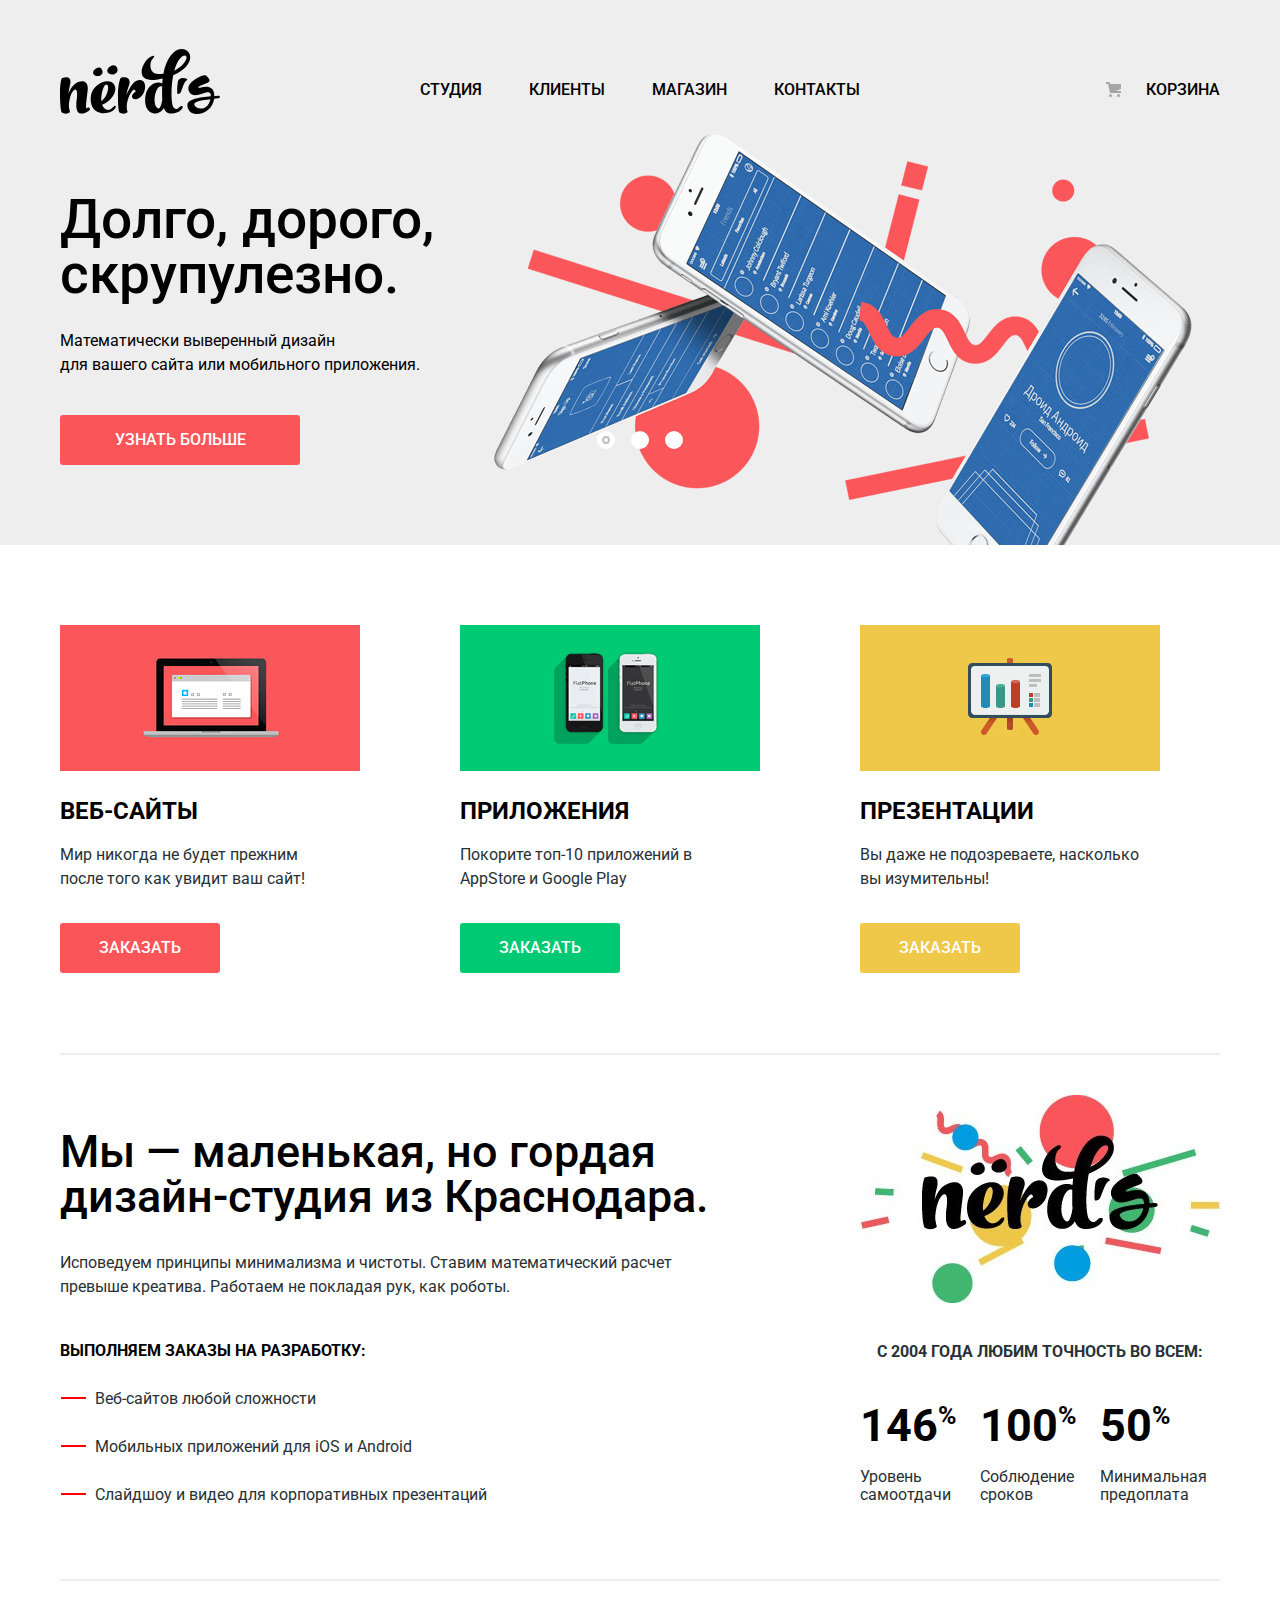
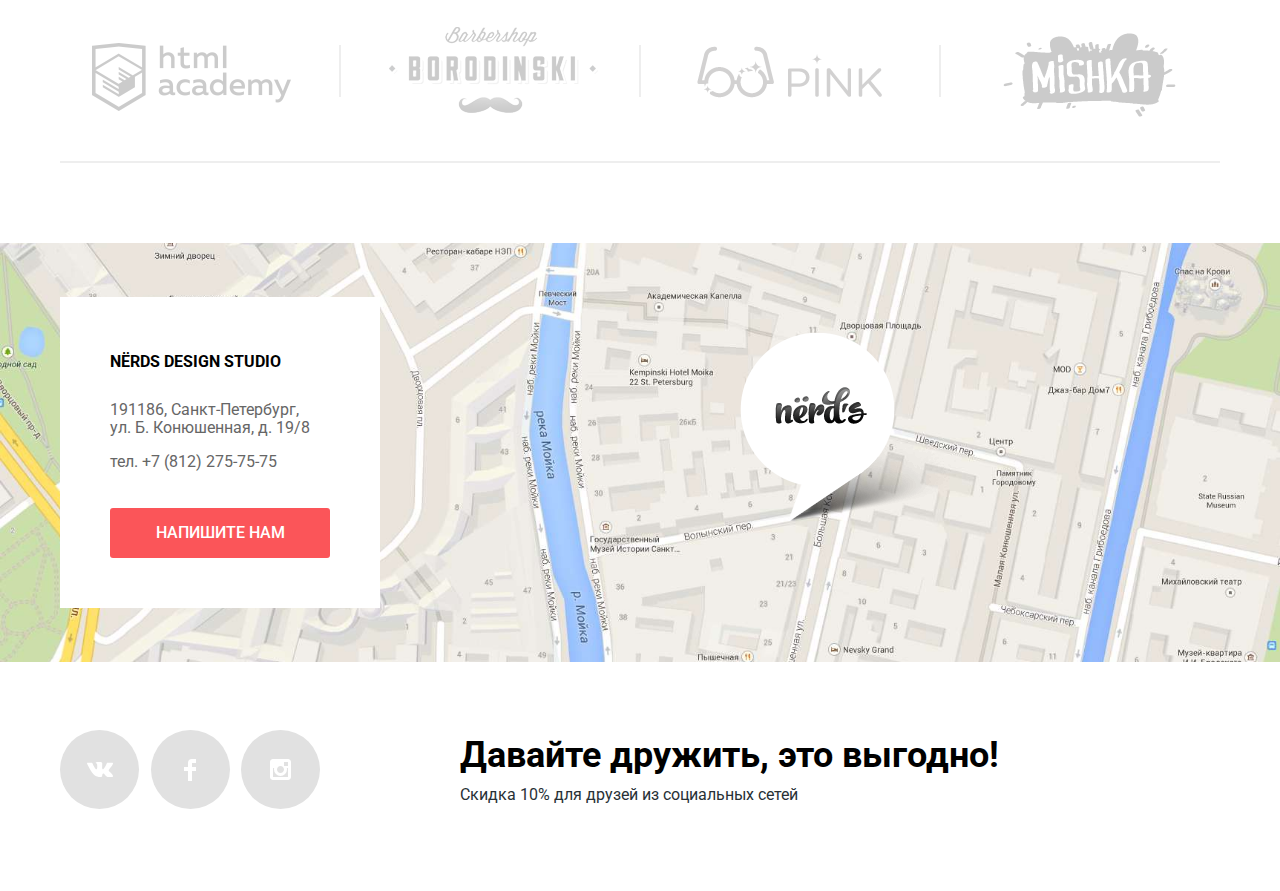
==== index.html @ e5bd06f4 "Внесены изменения в стилевой файл: 0) исправлен перенос текста в слайдере 1) добавлен letter-spacing" ====
<!DOCTYPE html>
<html lang="ru">
  <head>
    <meta charset="utf-8">
    <title>HTML Academy: Нёрдс</title>
    <link href="https://fonts.googleapis.com/css?family=Roboto:400,500,700&amp;subset=cyrillic" rel="stylesheet">
    <link href="css/normalize.css" rel="stylesheet">
    <link href="css/style.css" rel="stylesheet">
    <!--link href="https://up.htmlacademy.ru/assets/htmlcss/demo/htmlcss18/grids/css/outline.css" rel="stylesheet"-->
  </head>
  <body>

    <header class="main-header">
      <div class="main-navigation-wrapper">
        <div class="container">
          <nav class="main-navigation" aria-label="Главное меню сайта">
            <a class="main-header-logo">
              <img src="img/nerds-logo.svg" width="160" height="65" alt="Логотип студии Нёрдс">
            </a>
              <ul class="site-navigation">
                <li><a href="studio.html">Студия</a></li>
                <li><a href="clients.html">Клиенты</a></li>
                <li><a href="catalog.html">Магазин</a></li>
                <li><a href="contacts.html">Контакты</a></li>
              </ul>
              <ul class="user-navigation">
                <li><a class="basket-link" href="basket.html">Корзина</a></li>
              </ul>
          </nav>
        </div>
      </div>

      <h1 class="visually-hidden">Дизайн-студия "Нёрдс"</h1>

      <section class="slider">
        <div class="container">
          <h2 class="visually-hidden">Наши принципы</h2>
          <input class="visually-hidden" type="radio" id="slider-1" name="keystone-toggle" checked>
          <input class="visually-hidden" type="radio" id="slider-2" name="keystone-toggle">
          <input class="visually-hidden" type="radio" id="slider-3" name="keystone-toggle">
          <div class="slider-controls">
            <label class="slider-controls-item slider-controls-item--1" for="slider-1"></label>
            <label class="slider-controls-item slider-controls-item--2" for="slider-2"></label>
            <label class="slider-controls-item slider-controls-item--3" for="slider-3"></label>
          </div>
          <ul class="slider-list">
            <li class="slider-item">
              <h3>Долго, дорого,<br> скрупулезно.</h3>
              <p>Математически выверенный дизайн для&nbsp;вашего&nbsp;сайта&nbsp;или мобильного приложения.</p>
              <a class="button" href="studio.html">Узнать больше</a>
            </li>
            <li class="slider-item">
              <h3>Любим математику как никто другой</h3>
              <p>Никакого креатива, только математические формулы  для&nbsp;расчета идеальных пропорций.</p>
              <a class="button" href="studio.html">Узнать больше</a>
            </li>
            <li class="slider-item">
              <h3>Только ночь,<br> только хардкор</h3>
              <p>Работать днем, как все? Мы против этого. Ближе&nbsp;к&nbsp;полуночи работа только начинается.</p>
              <a class="button" href="studio.html">Узнать больше</a>
            </li>
          </ul>
        </div>
      </section>


    </header>

    <main class="container">

      <section class="advantages">
        <h2 class="visually-hidden">Преимущества</h2>
        <ul class="advantages-list">
          <li class="advantage-item">
            <img src="img/illustration-1.png" width="300" height="146" alt="Веб-сайты">
            <h3>Веб-сайты</h3>
            <p>Мир никогда не будет прежним после того как увидит ваш сайт!</p>
            <a class="button" href="catalog.html">Заказать</a>
          </li>
          <li class="advantage-item">
            <img src="img/illustration-2.png" width="300" height="146" alt="Мобильные приложения">
            <h3>Приложения</h3>
            <p>Покорите топ-10 приложений в AppStore и Google Play</p>
            <a class="button" href="catalog.html">Заказать</a>
          </li>
          <li class="advantage-item">
            <img src="img/illustration-3.png" width="300" height="146" alt="Презентации">
            <h3>Презентации</h3>
            <p>Вы даже не подозреваете, насколько вы изумительны!</p>
            <a class="button" href="catalog.html">Заказать</a>
          </li>
        </ul>
      </section>

      <section class="studio">
        <h2 class="visually-hidden">Студия</h2>

        <div class="studio-wrapper">
          <div class="studio-about">
            <h3 class="visually-hidden">Кто мы</h3>
            <p class="studio-about-title">Мы — маленькая, но гордая дизайн-студия из Краснодара.</p>
            <p>Исповедуем принципы минимализма и чистоты. Ставим математический расчет превыше креатива. Работаем не покладая рук, как роботы.</p>
            <p class="studio-service-title">Выполняем заказы на разработку:</p>
            <ul class="studio-services">
              <li class="studio-service-item">Веб-сайтов любой сложности</li>
              <li class="studio-service-item">Мобильных приложений для iOS и Android</li>
              <li class="studio-service-item">Слайдшоу и видео для корпоративных презентаций</li>
            </ul>
          </div>

          <div class="studio-statistics">
            <h3 class="visually-hidden">Наша статистика</h3>
            <img src="img/nerds-illustration.jpg" width="360" height="208" alt="Цветной логотип студии Nёrds">
            <p class="studio-statistics-title">C 2004 года любим точность во всем:</p>
            <ul class="studio-statistics-list">
              <li class="studio-statistics-item">
                <p class="studio-statistics-index">146<sup>%</sup></p>
                <p>Уровень самоотдачи</p>
              </li>
              <li class="studio-statistics-item">
                <p class="studio-statistics-index">100<sup>%</sup></p>
                <p>Соблюдение сроков</p>
              </li>
              <li class="studio-statistics-item">
                <p class="studio-statistics-index">50<sup>%</sup></p>
                <p>Минимальная предоплата</p>
              </li>
            </ul>
          </div>
        </div>

      </section>

      <section class="studio-projects">
        <h2 class="visually-hidden">Наши проекты</h2>
          <ul class="studio-projects-list">
            <li><a class="studio-project-item" href="https://htmlacademy.ru/intensive/htmlcss" aria-label="HTML Академия"><img src="img/logo-1.png" width="260" height="180" alt="Логотип HTML Академии"></a></li>
            <li><a class="studio-project-item" href="#" aria-label="Барбершоп Бородинский"><img src="img/logo-2.png" width="260" height="180" alt="Логотип Барбершопа Бородинский"></a></li>
            <li><a class="studio-project-item" href="#" aria-label="Мобильное приложение Пинк"><img src="img/logo-3.png" width="260" height="180" alt="Логотип приложения Пинк"></a></li>
            <li><a class="studio-project-item" href="#" aria-label="Интернет-магазин мягких игрушек Мишка"><img src="img/logo-4.png" width="260" height="180" alt="Логотип сайта Мишка"></a></li>
          </ul>
       </section>

    </main>

    <footer class="main-footer">

      <div class="footer-map-wrapper">
        <div class="container">
          <section class="footer-contacts">
            <h2 class="visually-hidden">Контакты</h2>
            <div class="contact-address">
              <h3 class="visually-hidden">Наш адрес</h3>
              <p class="contact-studio-name">Nёrds design studio</p>
              <p>191186, Санкт-Петербург,
                ул.&nbsp;Б.&nbsp;Конюшенная, д. 19/8</p>
              <p>тел. +7 (812) 275-75-75</p>
              <a class="button" href="#">Напишите нам</a>
            </div>
            <div class="contact-map">
              <h3>
                <a href="#"><span class="visually-hidden"> осмотреть на карте</span>
                <img src="img/map-marker.png" width="216" height="188">
                </a>
              </h3>
            </div>
          </section>
        </div>
      </div>

      <div class="container">
        <section class="footer-social">
          <ul class="footer-social-buttons">
            <li><a class="social-button" href="#"><span class="visually-hidden">ВКонтакте</span>
               <svg xmlns="http://www.w3.org/2000/svg" width="26" height="15" viewBox="0 0 26 15"><path fill="#FFF" d="M16.138 11.51c.956-.309 2.18 2.04 3.483 2.939.978.681 1.727.534 1.727.534l3.473-.05s1.815-.112.957-1.554c-.071-.12-.503-1.069-2.585-3.022-2.177-2.043-1.882-1.712.739-5.244 1.597-2.153 2.236-3.468 2.036-4.028-.192-.539-1.365-.399-1.365-.399L20.69.713c-.381.001-.704.119-.851.515-.003.004-.621 1.666-1.445 3.079-1.741 2.989-2.436 3.148-2.724 2.961-.661-.433-.494-1.737-.494-2.664 0-2.897.432-4.105-.846-4.417-.427-.104-.739-.172-1.828-.182-1.392-.021-2.574 0-3.244.329-.445.223-.786.712-.579.74.26.035.843.16 1.155.586.401.552.389 1.789.389 1.789s.229 3.411-.54 3.834c-.528.29-1.25-.302-2.803-3.016-.793-1.388-1.392-2.922-1.392-2.922s-.116-.285-.326-.441c-.25-.185-.6-.244-.6-.244L.848.684S.29.7.085.946c-.182.218-.015.668-.015.668s2.909 6.881 6.203 10.347c3.02 3.182 6.452 2.971 6.452 2.971h1.555s.469-.054.709-.312c.224-.24.214-.691.214-.691s-.031-2.109.935-2.419z"/></svg>
              </a></li>
            <li><a class="social-button" href="#"><span class="visually-hidden">Фейсбук</span>
              <svg xmlns="http://www.w3.org/2000/svg" width="12" height="22" viewBox="0 0 12 22"><path fill="#FFF" d="M12 4V0H8a4 4 0 0 0-4 4v4H0v4h4v10h4V12h4V8H8V4h4z"/></svg>
              </a></li>
            <li><a class="social-button" href="#"><span class="visually-hidden">Инстаграм</span>
              <svg xmlns="http://www.w3.org/2000/svg" width="21" height="21" viewBox="0 0 21 21"><path fill="#FFF" d="M18 0H3C1.35 0 0 1.35 0 3v15c0 1.65 1.35 3 3 3h15c1.65 0 3-1.35 3-3V3c0-1.65-1.35-3-3-3zm-7.5 7c1.93 0 3.5 1.57 3.5 3.5S12.43 14 10.5 14 7 12.43 7 10.5 8.57 7 10.5 7zM18 18H3V9h1.181A6.504 6.504 0 0 0 4 10.5a6.5 6.5 0 1 0 13 0 6.45 6.45 0 0 0-.181-1.5H18v9zm0-11h-4V3h4v4z"/></svg></a></li>
          </ul>
          <div class="footer-slogan">
            <p class="social-slogan">Давайте дружить, это выгодно!</p>
            <p>Скидка 10% для друзей из социальных сетей</p>
          </div>
        </section>
      </div>

    </footer>

    <section class="modal modal-contact">
      <h2>Напишите нам</h2>
      <form class="contact-form" action="https://echo.htmlacademy.ru" method="post">
        <p class="contact-item user-name">
          <label for="contact-name">Ваше имя:</label>
          <input type="text" id="contact-name" name="name" placeholder="Представьтесь, пожалуйста">
        </p>
        <p class="contact-item user-email">
          <label for="contact-email">Ваш e-mail:</label>
          <input type="email" id="contact-email" name="email" placeholder="Для отправки ответа">
        </p>
        <p class="contact-item user-message">
          <label for="contact-message">Текст письма:</label>
          <textarea id="contact-message" name="message" placeholder="В свободной форме"></textarea>
        </p>
        <button class="button modal-contact-send" type="submit">Отправить</button>
      </form>
      <button class="modal-close" type="button">Закрыть</button>
    </section>

    <section class="modal modal-map">
      <h2 class="visually-hidden">Как нас найти</h2>
        <iframe class="map-interactive" src="https://www.google.com/maps/embed?pb=!1m18!1m12!1m3!1d1188.3814520504593!2d30.322179678009782!3d59.938590069584976!2m3!1f0!2f0!3f0!3m2!1i1024!2i768!4f13.1!3m3!1m2!1s0x4696310fca5ba729%3A0xea9c53d4493c879f!2z0JHQvtC70YzRiNCw0Y8g0JrQvtC90Y7RiNC10L3QvdCw0Y8g0YPQuy4sIDE5LCDQodCw0L3QutGCLdCf0LXRgtC10YDQsdGD0YDQsywgMTkxMTg2!5e0!3m2!1sru!2sru!4v1512132040896" width="1200" height="808" frameborder="0" style="border:0" allowfullscreen></iframe>
        <p class="map-static">
          <img src="img/map.jpg" width="1200" height="808" alt="Офис нашей студии по адресу: 191186, Санкт-Петербург, ул. Б. Конюшенная, д. 19/8">
        </p>
      <button class="modal-close" type="button">Закрыть карту</button>
    </section>




  </body>
</html>
---- css/style.css ----
body {
  margin: 0;
  padding: 0;
  min-width: 1200px;

  font-family: "Roboto", Verdana, sans-serif;
  font-size: 16px;
  line-height: 24px;
  font-weight: 400;
  color: #283136;
  /*text-transform: none;*/

  background-color: #ffffff;
}

a {

}

.visually-hidden {
  position: absolute;
  clip: rect(0 0 0 0);
  width: 1px;
  height: 1px;
  margin: -1px;
}

.button {
  display: inline-block;
  padding: 16px 0;
  margin-top: 32px;

  font-family: inherit;
  font-size: 16px;
  font-weight: 500;
  line-height: 18px;
  color: #ffffff;
  text-align: center;
  text-transform: uppercase;
  text-decoration: none;

  background-color: #fb5559;
  border: none;
  border-radius: 3px;

  cursor: pointer;
}

.button:hover,
.button:focus {
  background-color: #e74246;
}

.button:active {
  color: rgba(255,255,255,0.3);

  background-color: #d7363a;
  -webkit-box-shadow: inset 0 3px 0 0 rgba(0, 0, 0, 0.1);
          box-shadow: inset 0 3px 0 0 rgba(0, 0, 0, 0.1);
}

.main-header {
  background-color: #eeeeee;
}

.main-navigation {
  font-size: 16px;
  line-height: 30px;
  font-weight: 500;
  color: #000000;
  text-transform: uppercase;

  background-color: #eeeeee;
}

.main-header-logo[href]:hover,
.main-header-logo[href]:focus {
  opacity: 0.8;
}

.main-header-logo[href]:active {
  opacity: 0.3;
}

.site-navigation,
.user-navigation {
  list-style: none;
}

.site-navigation a,
.user-navigation a {
  color: #000000;
  text-decoration: none;
}
/*
.site-navigation a::after,
.user-navigation a::after {
  display: block;
  position: relative;
  left: 50%;
  top: 5px;
  width: 0;
  height: 2px;
  content: '';
  background-color: #fb565a;
  transition: all 0.3s ease 0s;
}*/

.site-navigation a:hover,
.site-navigation a:focus,
.user-navigation a:hover,
.user-navigation a:focus {
  color: #fb565a;
}

.site-navigation a:active,
.user-navigation a:active {
  color: rgba(0,0,0,0.3);
}

.site-navigation a:not([href])::after,
.user-navigation a:not([href])::after {
  display: block;
  position: relative;
  left: 0;
  top: 3px;
  width: 100%;
  height: 2px;
  content: '';
  background-color: #fb565a;
}
/*
.site-navigation a:hover::after,
.user-navigation a:hover::after {
  left: 0;
  width: 100%;
}*/

.user-navigation .basket-link {
  position: relative;
  padding-left: 40px;
}

.basket-link::before {
  content: "";

  position: absolute;
  top: 2px;
  left: 0px;

  width: 15px;
  height: 15px;

  background-image: url("../img/cart-icon.svg");
  background-repeat: no-repeat;
  background-position: 0 0;
}

.slider {
  position: relative;

  background-color: #eeeeee;
}

.slider-controls {
  position: absolute;
  left: 50%;
  bottom: 104px;
  z-index: 100;

  width: 160px;
  height: 18px;

  text-align: center;
  font-size: 0;
  -webkit-transform: translateX(-50%);
      -ms-transform: translateX(-50%);
          transform: translateX(-50%);
}

.slider-controls label {
  position: relative;

  display: inline-block;
  width: 18px;
  height: 18px;
  padding: 8px;

  border-radius: 50%;
  cursor: pointer;
}

.slider-controls label::after {
  content: "";

  position: absolute;
  top: 8px;
  left: 8px;
  z-index: 1;

  width: 18px;
  height: 18px;

  background: #ffffff;

  border-radius: 50%;
}

.slider-list {
  margin: 0;
  padding: 0;

  list-style: none;
}

.slider-item {
  display: none;

  padding: 36px 0 80px 0;

  color: #000000;
}

.slider-item:nth-child(1) {
  /*display: block;*/
}

.slider-item:nth-child(1) {
  background-image: url("../img/slider-1.png");
  background-repeat: no-repeat;
  background-position: 100% -17px;
}

.slider-item:nth-child(2) {
  background-image: url("../img/slider-2.png");
  background-repeat: no-repeat;
  background-position: 100% 0;
}

.slider-item:nth-child(3) {
  background-image: url("../img/slider-3.png");
  background-repeat: no-repeat;
  background-position: 100% 20px;
}

#slider-1:checked ~ .slider-list .slider-item:nth-child(1) {
  display: block;
}

#slider-2:checked ~ .slider-list .slider-item:nth-child(2) {
  display: block;
}

#slider-3:checked ~ .slider-list .slider-item:nth-child(3) {
  display: block;
}

#slider-1:checked ~ .slider-controls .slider-controls-item--1::before,
#slider-2:checked ~ .slider-controls .slider-controls-item--2::before,
#slider-3:checked ~ .slider-controls .slider-controls-item--3::before {
  content: "";
  position: absolute;
  left: 50%;
  top: 50%;
  z-index: 2;
  width: 4px;
  height: 4px;
  margin: -4px;
  background-color: inherit;
  border: 2px solid #c1c1c1;
  border-radius: 50%;
}

.slider-item h3 {
  max-width: 600px;
  margin: 0;
  margin-top: 24px;
  margin-bottom: 27px;

  font-size: 55px;
  font-weight: 500;
  line-height: 55px;
}

.slider-item p {
  max-width: 430px;
  margin: 0;
  margin-bottom: 38px;
}

.slider-item .button {
  width: 240px;
  margin-top: 0;
}

.advantages-list {
  list-style: none;
}

.advantage-item h3 {
  font-size: 24px;
  line-height: 30px;
  color: #000000;
  text-transform: uppercase;

  margin: 18px 0 17px;
}

.advantage-item p {
  line-height: 24px;
  color: #283136;

  margin: 0 20px 0 0;
}

.advantage-item .button {
  width: 160px;
}


.advantage-item:nth-child(2) .button {
  background-color: #00c973;
}

.advantage-item:nth-child(2) .button:hover,
.advantage-item:nth-child(2) .button:focus {
  background-color: #00bc6b;
}

.advantage-item:nth-child(2) .button:active {
  background-color: #00aa61;
  -webkit-box-shadow: inset 0 3px 0 rgba(0, 1, 1, 0.1);
          box-shadow: inset 0 3px 0 rgba(0, 1, 1, 0.1);
}

.advantage-item:nth-child(3) .button {
  background-color: #efc749;
}

.advantage-item:nth-child(3) .button:hover,
.advantage-item:nth-child(3) .button:focus {
  background-color: #eab434;
}

.advantage-item:nth-child(3) .button:active {
  background-color: #e5a722;
  -webkit-box-shadow: inset 0 3px 0 rgba(0, 1, 1, 0.1);
          box-shadow: inset 0 3px 0 rgba(0, 1, 1, 0.1);
}

.studio-about-title {
  font-size: 45px;
  font-weight: 500;
  line-height: 45px;
  color: #000000;

  margin: 34px 10px 32px 0;
}

.studio-service-title {
  font-weight: 700;
  color: #000000;
  text-transform: uppercase;

  margin: 40px 0 24px;
}

.studio-services {
  list-style: none;
  color: #283136;

  margin: 0px;
  padding: 0px;
}

.studio-service-item {
  position: relative;
  margin-bottom: 24px;
  padding-left: 35px;
}

.studio-service-item::before {
  content: "";
  position: absolute;
  height: 2px;
  width: 25px;
  top: 10px;
  left: 1px;
  background-color: red;
}

.studio-statistics-title {
  font-weight: 700;
  text-transform: uppercase;
  text-align: center;

  margin: 30px 0 53px;
}

.studio-statistics-list {
  list-style: none;
}

.studio-statistics-item p {
  line-height: 18px;
  margin: 0 0 33px;
}

.studio-statistics-index {
  font-size: 45px;
  font-weight: 700;
 /* line-height: 10.06px; */
  color: #000000;
  text-align: left;
}

.studio-statistics-item sup {
  /*font-weight: 500;*/
  font-size: 55%;
  top: -0.7em;
}

.studio-projects-list li {
  position: relative;
  line-height: 0;
}

.studio-projects-list li::before {
  content: "";
  position: absolute;
  top: 50%;
  left: -21px;
  width: 2px;
  height: 52px;
  margin-top: -26px;
  background-color: #eeeeee;
}

.studio-projects-list li:first-child::before {
  display: none;
}

.studio-project-item {
  text-decoration: none;
  opacity: 0.2;
}

.studio-project-item:hover,
.studio-project-item:focus {
  opacity: 1.0;
}

.studio-project-item:active {
  opacity: 0.1;
}

/* футер */

/* контакты */

.footer-map-wrapper {
  color: #666666;

  background-image: url("../img/map.jpg");
  background-size: cover;
  background-position: center;
  background-repeat: no-repeat;
}

.footer-contacts {

}

.contact-address {
  background-color: #ffffff;
}

.contact-address p {
  line-height: 18px;
}

.contact-studio-name {
  margin: 6px 0 30px;

  font-weight: 700;
  line-height: 30px;
  color: #000000;
  text-transform: uppercase;
}

.contact-address .button {
  margin-top: 21px;
  width: 100%;
}

.contact-map h3 {
  margin-top: 90px;
  margin-left: 360px;
}

/* соцсети */

.footer-social-buttons {
  list-style: none;
}

.social-button {
  display: -webkit-box;
  display: -ms-flexbox;
  display: flex;
  -webkit-box-align: center;
      -ms-flex-align: center;
          align-items: center;
  -webkit-box-pack: center;
      -ms-flex-pack: center;
          justify-content: center;
  width: 79px;
  height: 79px;

  color: #ffffff;
  text-decoration: none;

  background-color: #e1e1e1;
  border-radius: 50%;
}

.social-button:hover,
.social-button:focus {
  background-color: #e74246;
}

.social-button:active {
  color: rgba(255,255,255,0.3);

  background-color: #d7373b;
  -webkit-box-shadow: inset 0 3px 0 rgba(0, 1, 1, 0.1);
          box-shadow: inset 0 3px 0 rgba(0, 1, 1, 0.1);
}

.social-button:active path {
  fill: rgba(255,255,255,0.3);
}

.social-slogan {
  margin: 13px 0 15px;

  font-size: 36px;
  font-weight: 700;
  color: #000000;
}


/* Всплывающие формы */

.modal {
  /* временно для отладки */
  display: none;

  position: fixed;

  color: #000000;

  background-color: #ffffff;
}

.modal-show {
  display: block;
}

/* "напишите нам" */

.modal-contact {
  top: 120px;
  left: 50%;
  width: 760px;
  min-height: 440px;
  padding: 67px 100px 84px;
  margin-left: -480px;
  color: #000000;
  line-height: 18px;
  background-color: #ffffff;
  -webkit-box-shadow: 0px 20px 40px rgba(0,1,1,0.75);
  box-shadow: 0px 20px 40px rgba(0,1,1,0.75);
  -webkit-box-shadow: 0 20px 40px rgba(0, 1, 1, 0.75);
          box-shadow: 0 20px 40px rgba(0, 1, 1, 0.75);
}

.modal-contact h2 {
  font-size: 45px;
  font-weight: 500;
  line-height: 45px;
  margin: 0;
  margin-bottom: 41px;
}

.contact-form {
  display: -webkit-box;
  display: -ms-flexbox;
  display: flex;
  -ms-flex-wrap: wrap;
      flex-wrap: wrap;
  -webkit-box-pack: justify;
      -ms-flex-pack: justify;
          justify-content: space-between;
}

.contact-form p {
  margin: 0;
  margin-bottom: 34px;
}

.user-name,
.user-email  {
  width: 360px;
}

.user-message {
  min-width: 720px;
  -webkit-box-flex: 1;
      -ms-flex-positive: 1;
          flex-grow: 1;
}

.contact-item label {
  font-weight: 700;
}

.contact-item input {
  min-width: 330px;
  height: 46px;
  margin-top: 9px;
  padding: 0 13px;
}

.contact-item textarea {
  width: calc(100% - 30px);
  /* flex-grow: 1; */
  min-height: 88px;
  margin-top: 9px;
  padding: 13px;
  resize: vertical;
}

.contact-item input,
.contact-item textarea {
  font: inherit;
  background-color: #ffffff;
  border: 2px solid #d7dbdd;
  border-radius: 3px;
}

.contact-item input::-webkit-input-placeholder,
.contact-item textarea::-webkit-input-placeholder {
  color: #444444;
  font: inherit;
  font-size: 16px;
  font-weight: 400;
  line-height: 18px;
  opacity: 0.5;
}

.contact-item input:-ms-input-placeholder,
.contact-item textarea:-ms-input-placeholder {
  color: #444444;
  font: inherit;
  font-size: 16px;
  font-weight: 400;
  line-height: 18px;
  opacity: 0.5;
}

.contact-item input::-ms-input-placeholder,
.contact-item textarea::-ms-input-placeholder {
  color: #444444;
  font: inherit;
  font-size: 16px;
  font-weight: 400;
  line-height: 18px;
  opacity: 0.5;
}

.contact-item input::placeholder,
.contact-item textarea::placeholder {
  color: #444444;
  font: inherit;
  font-size: 16px;
  font-weight: 400;
  line-height: 18px;
  opacity: 0.5;
}

.contact-item input:hover,
.contact-item textarea:hover {
  border-color: #b3b8bb;
}

.contact-item input:focus,
.contact-item textarea:focus {
  border-color: #000000;
  outline: none;
}

.contact-item input:invalid {
  border-color: #e74145;
}

.modal-contact-send {
  min-width: 260px;
  margin-top: 9px;
  font: inherit;
}

.modal-close {
  position: absolute;
  top: 78px;
  right: 90px;
  width: 21px;
  height: 21px;
  font-size: 0;
  background-image: url("../img/close-cross.svg");
  background-repeat: no-repeat;
  background-color: transparent;
  border: 0;
  cursor: pointer;
  opacity: 0.3;
}

.modal-close:hover,
.modal-close:focus {
  opacity: 1;
}

.modal-close:active {
  opacity: 0.1;
}

/* карта */

.modal-map {
  top: 10px;
  left: 50%;
  width: 1200px;
  min-height: 440px;
  padding: 10px;
  margin-left: -610px;
  color: #000000;
  line-height: 18px;
  background-color: #ffffff;
  -webkit-box-shadow: 0px 20px 40px rgba(0,1,1,0.75);
  box-shadow: 0px 20px 40px rgba(0,1,1,0.75);
  -webkit-box-shadow: 0 20px 40px rgba(0, 1, 1, 0.75);
          box-shadow: 0 20px 40px rgba(0, 1, 1, 0.75);
}

.map-interactive {
  position: absolute;
  /* display: none; */
}

.map-static {
  margin: 0;
}

/*
.modal-close::before,
.modal-close::after {
  content: "";
  position: absolute;
  top: 78px;
  right: 90px;
  width: 25px;
  height: 4px;
  background-color: #fb565a;
  opacity: 0.3;
}

.modal-close::before {
  transform: rotate(-45deg);
}

.modal-close::after {
  transform: rotate(45deg);
}
*/

/* Каталог catalog.html */

.page-title {
  color: #000000;
  font-size: 55px;
  font-weight: 500;
  line-height: 55px;
  text-align: center;
}

.filter-options-set {
  margin-bottom: 55px;
}

.filters ul {
  margin: 0;
  padding: 0;
  list-style: none;
}

.filter fieldset {
  margin: 0;
  padding: 0;

  border: none;
}

.filter legend {
  margin-bottom: 15px;

  font-size: 18px;
  font-weight: 700;
  line-height: 30px;
  text-transform: uppercase;
}

.filter-option label {
  color: #283136;
  line-height: 20px;
}

.filter-option label:hover,
.filter-option label:focus {
  color: #000000;
}

.filter-option input[disabled] ~ label {
  color: rgba(40, 49, 54, 0.3);
}

/* фильтр цены  */

.price-select legend {
  letter-spacing: 0.05px;
}

/* слайдер цены */

.filter-price-slider {
  position: relative;
  width: 100%;
  margin: 33px 0 15px;
  min-height: 80px;

  background-color: #eeeeee;

  border-radius: 3px;
}

.price-scale::before {
  content: "";
  position: absolute;
  top:  50%;
  left:  30px;
  height: 2px;
  width: 209px;
  margin-top: -1px;
  background: #d7dcde;
}

.price-range::before {
  content: "";
  position: absolute;
  top:  50%;
  left: 30px;
  height: 2px;
  width: 150px;
  margin-top: -1px;
  background: #00ca74;
}

.lower-price::before,
.higher-price::before {
  content: "";
  position: absolute;
  top:  50%;
  left: 18px;
  height: 23px;
  width: 20px;
  margin-top: -10px;

  background-image: url("../img/filter-button.svg");
  background-repeat: no-repeat;

  cursor: pointer;
}

.higher-price::before {
  left: 160px;
}

.filter-price-input {
    display:  -webkit-box;
    display:  -ms-flexbox;
    display:  flex;
    -webkit-box-pack: justify;
        -ms-flex-pack: justify;
            justify-content: space-between;
    margin:  0;
    padding: 0;
}

.filter-option-price {
    display:  -webkit-box;
    display:  -ms-flexbox;
    display:  flex;
    -ms-flex-wrap:  wrap;
        flex-wrap:  wrap;
    margin:  0;
    padding: 0px 0;
}

.filter-option-price label {
  text-transform: uppercase;
}

.filter-input-price {
    margin-left: 11px;
    width: 65px;
    padding: 8px 0px 8px 13px;
    font:  inherit;
    text-align: center;
    border-style: none;
    border-radius: 3px;
    background-color: #eeeeee;
}

/* фильтр сеток */

.grid-select {
  margin-bottom: 26px;
}

.grid-select .filter-option,
.misc-options-select .filter-option {
  position: relative;
  padding-left: 36px;
  margin-bottom: 16px;
}

.grid-select input ~ label::before,
.misc-options-select input ~ label::before {
  content: "";
  position: absolute;
  top: 0px;
  left: 0px;
  width: 36px;
  height: 25px;
  background-image: url("../img/radio-off.svg");
  background-repeat: no-repeat;
  opacity: 0.4;
}

.grid-select input:checked ~ label::before {
  background-image: url("../img/radio-on.svg")
}

.grid-select input[disabled] ~ label::before,
.misc-options-select input[disabled] ~ label::before {
  opacity: 0.1;
}

.misc-options-select {
  margin-bottom: 26px;
}

.misc-options-select input ~ label::before {
  background-image: url("../img/checkbox-off.svg")
}

.misc-options-select input:checked ~ label::before {
  background-image: url("../img/checkbox-on.svg")
}

.grid-select input:not([disabled]) ~ label:hover::before,
.misc-options-select input:not([disabled]) ~ label:hover::before,
.grid-select input:focus ~ label::before,
.misc-options-select input:focus ~ label::before {
  opacity: 1;
}

.filter-button {
  width: 100%;
  margin-top: 4px;
  padding: 13px;

  color: #000000;
  font: inherit;
  font-weight: 500;

  background-color: #ededed;
}

.filter-button:hover,
.filter-button:focus {
  background-color: #dfdfdf;
}

.filter-button:active {
  color: rgba(0,0,0,0.3);

  background-color: #D5D5D5;
  -webkit-box-shadow: inset 0 3px 0 rgba(0, 1, 1, 0.1);
          box-shadow: inset 0 3px 0 rgba(0, 1, 1, 0.1);
}

/* сортировка */

.sort h3 {
  color: #000000;
  font-weight: 700;
  line-height: 18px;
  text-transform: uppercase;
}

.sort ul {
  list-style: none;
}

.sort-list-item {
  font-size: 14px;
  line-height: 18px;
  text-transform: uppercase;
}

.sort-list-item a,
.sort-order-item a {
  color: rgba(0,0,0,0.3);
  text-decoration: none;
}



.sort-list-item a:hover,
.sort-list-item a:focus,
.sort-order-item a:hover,
.sort-order-item a:focus {
  color: rgba(0,0,0,0.6);
}

.sort-list-item a:active,
.sort-order-item a:active,
a.sort-list-active,
a.sort-order-active {
  color: #000000;
}

.sort-order-item a {
  position: relative;
}

.sort-desc::before {
  content: "";
  position: absolute;
  top: 3px;
  left: 0px;
  width: 11px;
  height: 10px;
  /*
  border: 5px solid transparent;
  border-top: 10px solid red;
*/
  background-image: url("../img/icon-down-dir.svg");
  background-repeat: no-repeat;
  opacity: 0.2;
}

.sort-asc::before {
  content: "";
  position: absolute;
  top: 3px;
  left: 29px;
  width: 11px;
  height: 10px;
  /*
  border: 5px solid transparent;
  border-bottom: 10px solid red;
*/
  background-image: url("../img/icon-up-dir.svg");
  background-repeat: no-repeat;
  opacity: 0.2;
}

.sort-desc:hover::before,
.sort-asc:hover::before,
.sort-desc:focus::before,
.sort-asc:focus::before {
  opacity: 0.6;
}

.sort-desc:active::before,
.sort-asc:active::before,
.sort-order-active::before {
  opacity: 1.0;
}

.catalog-list {
  list-style: none;
}

.catalog-item-description {
  /*display: none;*/
  z-index: -1;

  position: absolute;
  bottom: 0px;
  left: 0px;
  width: 240px;
  max-height: 536px;
  padding: 43px 60px;

  color: #666666;
  text-align: center;

  background-color: #eeeeee;
}

.catalog-item-description h3 {
  margin: 0 0 15px;
}

.catalog-item-header {
  color: #000000;
  font-size: 18px;
  font-weight: 700;
  line-height: 30px;
  text-transform: uppercase;
  text-decoration: none;
  overflow: scroll;
}

.catalog-item-description p {
  margin: 0;
  line-height: 18px;
}

.button-order {
    margin-top: 30px;
    padding-left: 10px;
    padding-right: 10px;
    width: 180px;
}

.pagination-list {
  display: -webkit-box;
  display: -ms-flexbox;
  display: flex;
  margin: 0;
  padding: 0;

  list-style: none;
}

.pagination-item {
  margin-right: 11px;
  min-height: 50px;
  min-width: 50px;
  padding: 0;

  font-weight: 500;
  line-height: 18px;
  text-align: center;
}

.pagination-item a {
  display: block;
  padding: 16px;
  color: #000000;
  text-transform: uppercase;
  text-decoration: none;

  background-color: #EDEDED;
  border-radius: 3px;
}

.pagination-item a:hover,
.pagination-item a:focus {
  background-color: #dfdfdf;
}

.pagination-item a:active {
  color: rgba(0,0,0,0.3);
  background-color: #D5D5D5;
  -webkit-box-shadow: inset 0 3px 0 0 rgba(0, 0, 0, 0.1);
          box-shadow: inset 0 3px 0 0 rgba(0, 0, 0, 0.1);
}

.pagination-item .current-page {
  padding: 13px;

  background-color: transparent;

  border: 3px solid #DBDBDB;
}

.pagination-item .current-page:hover,
.pagination-item .current-page:focus,
.pagination-item .current-page:active {
  background-color: inherit;
}

.pagination-item .next-page {
  min-width: 228px;
}

/* ----- Сеточные стили ----- */

.container {
  width: 1160px;
  margin: 0 auto;
  padding: 0 20px;
}

.main-header {
  padding: 0;
  padding-top: 49px;
  margin: 0;
  margin-bottom: 80px;
  background-color: #eeeeee;
}

.main-navigation-wrapper {
  width: 100%;
  margin-bottom: 18px;
}

.main-navigation {
  display: -webkit-box;
  display: -ms-flexbox;
  display: flex;
  -webkit-box-orient: horizontal;
  -webkit-box-direction: normal;
      -ms-flex-direction: row;
          flex-direction: row;
  -webkit-box-pack: justify;
      -ms-flex-pack: justify;
          justify-content: space-between;
}

.main-header-logo {
  width: 160px;
  height: 65px;
}

.site-navigation {
  display: -webkit-box;
  display: -ms-flexbox;
  display: flex;
  -webkit-box-pack: justify;
      -ms-flex-pack: justify;
          justify-content: space-between;
  margin: 0;
  padding: 0;
  width: 440px;

  list-style: none;
}

.user-navigation {
  display: -webkit-box;
  display: -ms-flexbox;
  display: flex;
  -webkit-box-pack: end;
      -ms-flex-pack: end;
          justify-content: flex-end;
  margin: 0;
  padding: 0;
  width: 160px;

  list-style: none;
}

.site-navigation li,
.user-navigation li {
  padding-top: 26px;
}


.basket-link {
  text-align: right;
}

.advantages {
  margin: 0;
  padding: 0;
  margin-bottom: 80px;
}

.advantages-list {
  display: -webkit-box;
  display: -ms-flexbox;
  display: flex;
  -webkit-box-pack: justify;
      -ms-flex-pack: justify;
          justify-content: space-between;
  margin: 0;
  padding: 0;
  padding-right: 60px;

  list-style: none;
}

.advantage-item {
  margin: 0;
  padding: 0;
  margin-right: 0px;
  width: 300px;
}

.studio {
  margin: 0;
  padding: 0;
  padding-top: 40px;

  border-top: 2px solid #eeeeee;
}

.studio-wrapper {
  display: -webkit-box;
  display: -ms-flexbox;
  display: flex;
  -webkit-box-pack: justify;
      -ms-flex-pack: justify;
          justify-content: space-between;
  margin: 0;
  margin-bottom: 42px;
  padding: 0;
  width: 100%;
}

.studio-about {
  margin: 0;
  padding: 0;
  width: 680px;
}

.studio-statistics {
  margin: 0;
  padding: 0;
  width: 360px;

}

.studio-statistics-list {
  display: -webkit-box;
  display: -ms-flexbox;
  display: flex;
  -webkit-box-pack: justify;
      -ms-flex-pack: justify;
          justify-content: space-between;
  margin: 0;
  padding: 0;

  list-style: none;
}

.studio-statistics-item {
  width: 120px;
}

.studio-projects {
  display: -webkit-box;
  display: -ms-flexbox;
  display: flex;
  -ms-flex-pack: distribute;
      justify-content: space-around;
  margin: 0;
  padding: 0;

  border-top: 2px solid #eeeeee;
  border-bottom: 2px solid #eeeeee;
}

.studio-projects-list {
  display: -webkit-box;
  display: -ms-flexbox;
  display: flex;
  -webkit-box-pack: justify;
      -ms-flex-pack: justify;
          justify-content: space-between;
  -ms-flex-wrap: wrap;
      flex-wrap: wrap;
  -webkit-box-align: center;
      -ms-flex-align: center;
          align-items: center;
  margin: 0;
  padding: 0;
  width: 100%;

  list-style: none;
}

.studio-project-item {
  margin: 0;
  padding: 0;
  width: 260px;
}

.main-footer {
  margin-top: 80px;
}

.footer-map-wrapper {
  width: 100%;
}

.footer-contacts {
  display: -webkit-box;
  display: -ms-flexbox;
  display: flex;
  margin: 0;
}

.contact-address {
  margin: 54px 0;
  padding: 50px;
  width: 220px;
}

.contact-map {
  /*margin: 89px auto auto 261px;
  width: 231px;*/
}

.footer-social {
  display: -webkit-box;
  display: -ms-flexbox;
  display: flex;
  margin: 0;
  padding: 0;
}

.footer-social-buttons {
  display: -webkit-box;
  display: -ms-flexbox;
  display: flex;
  -webkit-box-pack: justify;
      -ms-flex-pack: justify;
          justify-content: space-between;
  width: 260px;
  margin: 68px 0;
  padding: 0;
}

.footer-slogan {
  margin: 68px 0;
  padding: 0;
  padding-left: 140px;
}

/* каталог  */

.inner-page {
}

.inner-page .main-navigation-wrapper {
  margin-bottom: 78px;
}

.inner-page .main-header {
  margin-bottom: 55px;
}

.page-title {
  margin: 0;
  padding: 0;
  padding-bottom: 108px;
}

.catalog-columns {
  display: -webkit-box;
  display: -ms-flexbox;
  display: flex;
  -webkit-box-pack: justify;
      -ms-flex-pack: justify;
          justify-content: space-between;
}

.filters {
  width: 260px;
}

.catalog-column-right {
  display: -webkit-box;
  display: -ms-flexbox;
  display: flex;
  -webkit-box-orient: vertical;
  -webkit-box-direction: normal;
      -ms-flex-direction: column;
          flex-direction: column;
}

.sort {
  display: -webkit-box;
  display: -ms-flexbox;
  display: flex;
  padding-top: 5px;
  margin-bottom: 60px;
}

.sort h3 {
  width: 400px;
  margin: 0;
  padding: 0;
}

.sort-list {
  display: -webkit-box;
  display: -ms-flexbox;
  display: flex;
  width: 270px;
  -webkit-box-pack: justify;
      -ms-flex-pack: justify;
          justify-content: space-between;
  margin: 0;
  padding: 0;
}

.sort-order {
  width: 41px;
  margin: 0;
  margin-left: auto;
}

.catalog {
  width: 760px;
  padding-top: 20px;
}

.catalog-list {
  display: -webkit-box;
  display: -ms-flexbox;
  display: flex;
  -ms-flex-wrap: wrap;
      flex-wrap: wrap;
  margin: 0;
  margin-bottom: 3px;
  padding: 0;

  list-style: none;
}

.catalog-item {
  position: relative;
  width: 360px;
  margin: 15px 40px 58px 0;
  /* border: 1px solid rgba(77, 77, 77, 0.1); */
  /* margin-right: 40px; */
  /* margin-bottom: 33px; */
  /* padding-top: 20px; */
}

.catalog-item-image {
  margin: -1px;
  padding: 0;
  line-height: 0;
  border: 1px solid rgba(0, 1, 1, 0.1);
}

.catalog-item-image img {
  /* border: 1px solid rgba(0, 1, 1, 0.1); */
  /* box-sizing: border-box; */
}

.catalog-item::before {
  content: "";
  width: 360px;
  height: 40px;
  position: absolute;
  top: -40px;
  left: 0px;
  background-image: url(../img/browser.svg);
  background-repeat: no-repeat;
  opacity: 0.12;
}

.catalog-item:hover::before {
  opacity: 1;
}

.catalog-item:hover .catalog-item-description {
  /*display: block;*/
  z-index: 0;
}

.catalog-item:hover {
  -webkit-box-shadow: 0 6px 15px rgba(0, 1, 1, 0.25);
          box-shadow: 0 6px 15px rgba(0, 1, 1, 0.25);
}

.catalog-item:nth-child(2n) {
  margin-right: 0;
}

.inner-page .main-footer {
  margin-top: 60px;
}
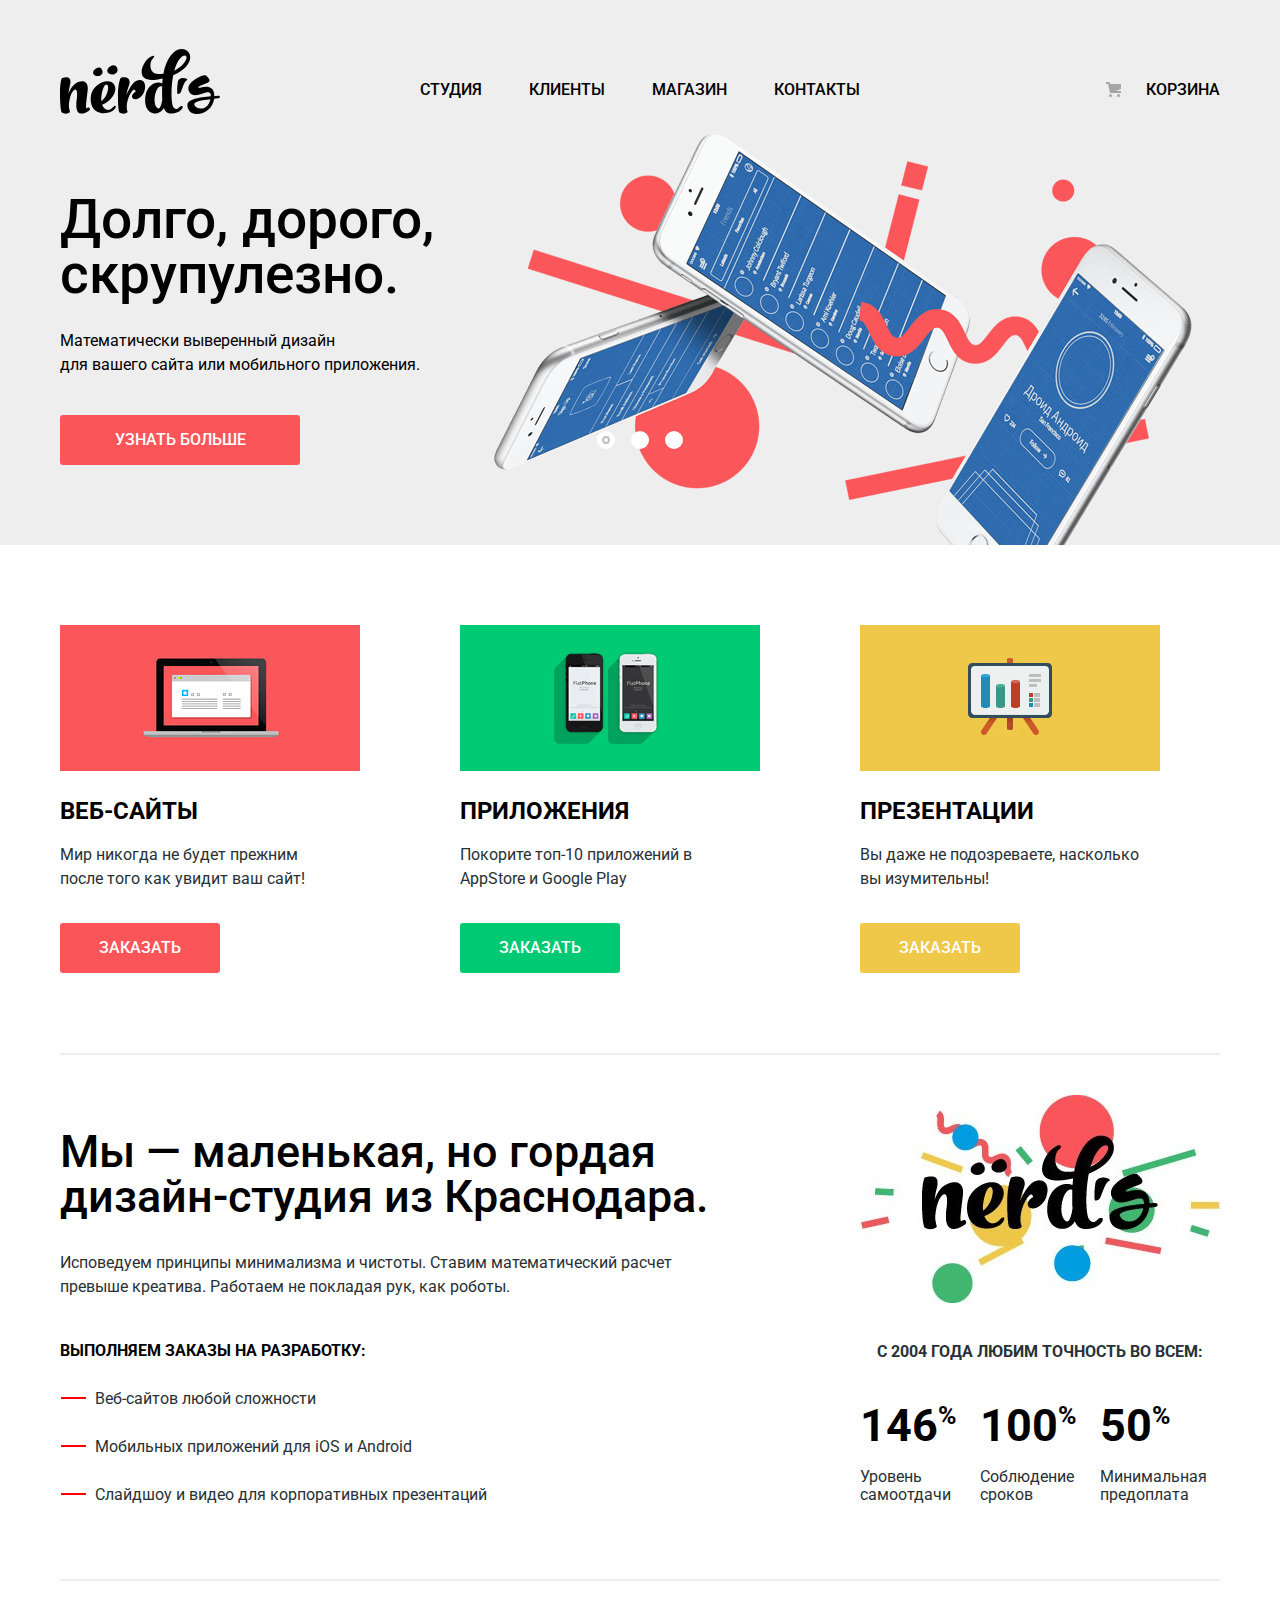
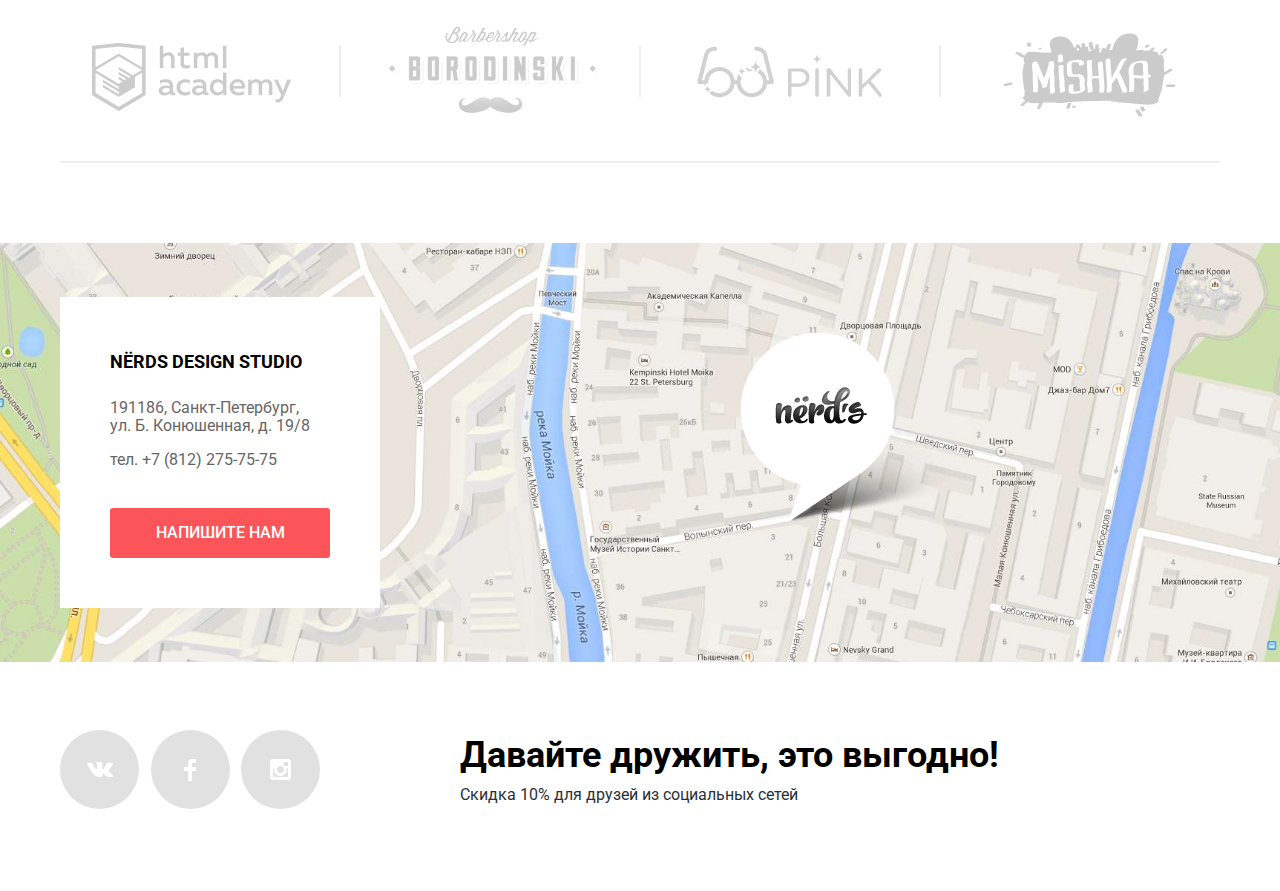
==== commit 6f9c948c: "Исправлена стилизация шрифта в заголовке блока с контактами. Добалены минифицированные файлы CSS и J" ====
--- a/index.html
+++ b/index.html
@@ -5,7 +5,9 @@
     <title>HTML Academy: Нёрдс</title>
     <link href="https://fonts.googleapis.com/css?family=Roboto:400,500,700&amp;subset=cyrillic" rel="stylesheet">
     <link href="css/normalize.css" rel="stylesheet">
-    <link href="css/style.css" rel="stylesheet">
+    <link href="css/min.style.css" rel="stylesheet">
+    <link rel="shortcut icon" href="img/favicon.ico" type="image/x-icon">
+    <link rel="icon" href="img/favicon.ico" type="image/x-icon">
     <!--link href="https://up.htmlacademy.ru/assets/htmlcss/demo/htmlcss18/grids/css/outline.css" rel="stylesheet"-->
   </head>
   <body>
@@ -155,21 +157,25 @@
               <p>191186, Санкт-Петербург,
                 ул.&nbsp;Б.&nbsp;Конюшенная, д. 19/8</p>
               <p>тел. +7 (812) 275-75-75</p>
-              <a class="button" href="#">Напишите нам</a>
+              <a class="button contact-button" href="contact-us.html">Напишите нам</a>
             </div>
             <div class="contact-map">
               <h3>
-                <a href="#"><span class="visually-hidden"> осмотреть на карте</span>
-                <img src="img/map-marker.png" width="216" height="188">
+                <a class="map-button" href="contact-map.html"><span class="visually-hidden">Посмотреть на карте</span>
+                <img src="img/map-marker.png" width="216" height="188" alt="Логотип-указатель на офис студии на карте">
                 </a>
               </h3>
             </div>
           </section>
         </div>
+        <div class="interactive-frame">
+          <iframe class="interactive-map" src="https://www.google.com/maps/embed?pb=!1m18!1m12!1m3!1d999.2979727352218!2d30.32055129434374!3d59.93884659524806!2m3!1f0!2f0!3f0!3m2!1i1024!2i768!4f13.1!3m3!1m2!1s0x4696310fca5ba729%3A0xea9c53d4493c879f!2z0JHQvtC70YzRiNCw0Y8g0JrQvtC90Y7RiNC10L3QvdCw0Y8g0YPQuy4sIDE5LCDQodCw0L3QutGCLdCf0LXRgtC10YDQsdGD0YDQsywgMTkxMTg2!5e0!3m2!1sru!2sru!4v1512393668069" width="100%" height="100%" allowfullscreen></iframe>
+        </div>
       </div>
 
       <div class="container">
         <section class="footer-social">
+          <h2 class="visually-hidden">Мы в соцсетях</h2>
           <ul class="footer-social-buttons">
             <li><a class="social-button" href="#"><span class="visually-hidden">ВКонтакте</span>
                <svg xmlns="http://www.w3.org/2000/svg" width="26" height="15" viewBox="0 0 26 15"><path fill="#FFF" d="M16.138 11.51c.956-.309 2.18 2.04 3.483 2.939.978.681 1.727.534 1.727.534l3.473-.05s1.815-.112.957-1.554c-.071-.12-.503-1.069-2.585-3.022-2.177-2.043-1.882-1.712.739-5.244 1.597-2.153 2.236-3.468 2.036-4.028-.192-.539-1.365-.399-1.365-.399L20.69.713c-.381.001-.704.119-.851.515-.003.004-.621 1.666-1.445 3.079-1.741 2.989-2.436 3.148-2.724 2.961-.661-.433-.494-1.737-.494-2.664 0-2.897.432-4.105-.846-4.417-.427-.104-.739-.172-1.828-.182-1.392-.021-2.574 0-3.244.329-.445.223-.786.712-.579.74.26.035.843.16 1.155.586.401.552.389 1.789.389 1.789s.229 3.411-.54 3.834c-.528.29-1.25-.302-2.803-3.016-.793-1.388-1.392-2.922-1.392-2.922s-.116-.285-.326-.441c-.25-.185-.6-.244-.6-.244L.848.684S.29.7.085.946c-.182.218-.015.668-.015.668s2.909 6.881 6.203 10.347c3.02 3.182 6.452 2.971 6.452 2.971h1.555s.469-.054.709-.312c.224-.24.214-.691.214-.691s-.031-2.109.935-2.419z"/></svg>
@@ -208,18 +214,18 @@
       </form>
       <button class="modal-close" type="button">Закрыть</button>
     </section>
-
+<!--
     <section class="modal modal-map">
       <h2 class="visually-hidden">Как нас найти</h2>
-        <iframe class="map-interactive" src="https://www.google.com/maps/embed?pb=!1m18!1m12!1m3!1d1188.3814520504593!2d30.322179678009782!3d59.938590069584976!2m3!1f0!2f0!3f0!3m2!1i1024!2i768!4f13.1!3m3!1m2!1s0x4696310fca5ba729%3A0xea9c53d4493c879f!2z0JHQvtC70YzRiNCw0Y8g0JrQvtC90Y7RiNC10L3QvdCw0Y8g0YPQuy4sIDE5LCDQodCw0L3QutGCLdCf0LXRgtC10YDQsdGD0YDQsywgMTkxMTg2!5e0!3m2!1sru!2sru!4v1512132040896" width="1200" height="808" frameborder="0" style="border:0" allowfullscreen></iframe>
+        <iframe class="map-interactive" src="https://www.google.com/maps/embed?pb=!1m18!1m12!1m3!1d1188.3814520504593!2d30.322179678009782!3d59.938590069584976!2m3!1f0!2f0!3f0!3m2!1i1024!2i768!4f13.1!3m3!1m2!1s0x4696310fca5ba729%3A0xea9c53d4493c879f!2z0JHQvtC70YzRiNCw0Y8g0JrQvtC90Y7RiNC10L3QvdCw0Y8g0YPQuy4sIDE5LCDQodCw0L3QutGCLdCf0LXRgtC10YDQsdGD0YDQsywgMTkxMTg2!5e0!3m2!1sru!2sru!4v1512132040896" width="1200" height="800" allowfullscreen></iframe>
         <p class="map-static">
-          <img src="img/map.jpg" width="1200" height="808" alt="Офис нашей студии по адресу: 191186, Санкт-Петербург, ул. Б. Конюшенная, д. 19/8">
+          <img src="img/map-static.jpg" width="1200" height="800" alt="Офис нашей студии по адресу: 191186, Санкт-Петербург, ул. Б. Конюшенная, д. 19/8">
         </p>
       <button class="modal-close" type="button">Закрыть карту</button>
     </section>
-
-
-
+-->
+
+  <script src="js/min.script.js"></script>
 
   </body>
 </html>
--- a/css/min.style.css
+++ b/css/min.style.css
@@ -0,0 +1 @@
+@-webkit-keyframes modal-bounce{0%{-webkit-transform:translateX(2000px);transform:translateX(2000px)}70%{-webkit-transform:translateX(-30px);transform:translateX(-30px)}90%{-webkit-transform:translateX(10px);transform:translateX(10px)}to{-webkit-transform:translateX(0);transform:translateX(0)}}@keyframes modal-bounce{0%{-webkit-transform:translateX(2000px);transform:translateX(2000px)}70%{-webkit-transform:translateX(-30px);transform:translateX(-30px)}90%{-webkit-transform:translateX(10px);transform:translateX(10px)}to{-webkit-transform:translateX(0);transform:translateX(0)}}@-webkit-keyframes modal-shake{0%,to{-webkit-transform:translateX(0);transform:translateX(0)}10%,30%,50%,70%,90%{-webkit-transform:translateX(-10px);transform:translateX(-10px)}20%,40%,60%,80%{-webkit-transform:translateX(10px);transform:translateX(10px)}}@keyframes modal-shake{0%,to{-webkit-transform:translateX(0);transform:translateX(0)}10%,30%,50%,70%,90%{-webkit-transform:translateX(-10px);transform:translateX(-10px)}20%,40%,60%,80%{-webkit-transform:translateX(10px);transform:translateX(10px)}}.button,body{font-size:16px}body{margin:0;min-width:1200px;padding:0;font-family:"Roboto",Verdana,sans-serif;line-height:24px;font-weight:400;color:#283136;background-color:#fff}.visually-hidden{position:absolute;clip:rect(0 0 0 0);width:1px;height:1px;margin:-1px}.button{display:inline-block;padding:16px 0;margin-top:32px;font-family:inherit;font-weight:500;line-height:18px;color:#fff;text-align:center;text-transform:uppercase;text-decoration:none;background-color:#fb5559;border:0;border-radius:3px;cursor:pointer}.button:focus,.button:hover{background-color:#e74246}.button:active{color:rgba(255,255,255,.3);background-color:#d7363a;-webkit-box-shadow:inset 0 3px 0 0 rgba(0,0,0,.1);box-shadow:inset 0 3px 0 0 rgba(0,0,0,.1)}.main-navigation{font-size:16px;line-height:30px;font-weight:500;color:#000;text-transform:uppercase;background-color:#eee}.main-header-logo[href]:focus,.main-header-logo[href]:hover{opacity:.8}.main-header-logo[href]:active{opacity:.3}.site-navigation a,.user-navigation a{color:#000;text-decoration:none}.site-navigation a:focus,.site-navigation a:hover,.user-navigation a:focus,.user-navigation a:hover{color:#fb565a}.site-navigation a:active,.user-navigation a:active{color:rgba(0,0,0,.3)}.site-navigation a:not([href])::after,.user-navigation a:not([href])::after{display:block;position:relative;left:0;top:3px;width:100%;height:2px;content:'';background-color:#fb565a}.user-navigation .basket-link{position:relative;padding-left:40px}.basket-link::before{content:"";position:absolute;top:2px;left:0;width:15px;height:15px;background-image:url(../img/cart-icon.svg);background-repeat:no-repeat;background-position:0 0}.slider{position:relative;background-color:#eee}.slider-controls{position:absolute;left:50%;bottom:104px;z-index:100;width:160px;height:18px;text-align:center;font-size:0;-webkit-transform:translateX(-50%);-ms-transform:translateX(-50%);transform:translateX(-50%)}.slider-controls label{position:relative;display:inline-block;width:18px;height:18px;padding:8px;border-radius:50%;cursor:pointer}.slider-controls label::after{content:"";position:absolute;top:8px;left:8px;z-index:1;width:18px;height:18px;background:#fff;border-radius:50%}.filters ul,.slider-list{margin:0;padding:0;list-style:none}.slider-item{display:none;padding:36px 0 80px;color:#000}.slider-item:nth-child(1){background-image:url(../img/slider-1.png);background-repeat:no-repeat;background-position:100% -17px}.slider-item:nth-child(2),.slider-item:nth-child(3){background-image:url(../img/slider-2.png);background-repeat:no-repeat;background-position:100% 0}.slider-item:nth-child(3){background-image:url(../img/slider-3.png);background-position:100% 20px}#slider-1:checked~.slider-list .slider-item:nth-child(1),#slider-2:checked~.slider-list .slider-item:nth-child(2),#slider-3:checked~.slider-list .slider-item:nth-child(3){display:block}#slider-1:checked~.slider-controls .slider-controls-item--1::before,#slider-2:checked~.slider-controls .slider-controls-item--2::before,#slider-3:checked~.slider-controls .slider-controls-item--3::before{content:"";position:absolute;left:50%;top:50%;z-index:2;width:4px;height:4px;margin:-4px;background-color:inherit;border:2px solid #c1c1c1;border-radius:50%}.slider-item h3{max-width:600px;margin:24px 0 27px;font-size:55px;font-weight:500;line-height:55px}.slider-item p{max-width:430px;margin:0 0 38px}.slider-item .button{width:240px;margin-top:0}.advantage-item h3{font-size:24px;line-height:30px;color:#000;text-transform:uppercase;margin:18px 0 17px}.advantage-item p{line-height:24px;color:#283136;margin:0 20px 0 0}.advantage-item .button{width:160px}.advantage-item:nth-child(2) .button{background-color:#00c973}.advantage-item:nth-child(2) .button:focus,.advantage-item:nth-child(2) .button:hover{background-color:#00bc6b}.advantage-item:nth-child(2) .button:active{background-color:#00aa61;-webkit-box-shadow:inset 0 3px 0 rgba(0,1,1,.1);box-shadow:inset 0 3px 0 rgba(0,1,1,.1)}.advantage-item:nth-child(3) .button{background-color:#efc749}.advantage-item:nth-child(3) .button:focus,.advantage-item:nth-child(3) .button:hover{background-color:#eab434}.advantage-item:nth-child(3) .button:active{background-color:#e5a722;-webkit-box-shadow:inset 0 3px 0 rgba(0,1,1,.1);box-shadow:inset 0 3px 0 rgba(0,1,1,.1)}.studio-about-title{font-size:45px;font-weight:500;line-height:45px;color:#000;margin:34px 10px 32px 0}.studio-service-title{font-weight:700;color:#000;text-transform:uppercase;margin:40px 0 24px}.studio-services{list-style:none;color:#283136;margin:0;padding:0}.studio-service-item{position:relative;margin-bottom:24px;padding-left:35px}.studio-service-item::before{content:"";position:absolute;height:2px;width:25px;top:10px;left:1px;background-color:red}.studio-statistics-title{font-weight:700;text-transform:uppercase;text-align:center;margin:30px 0 53px}.studio-statistics-item p{line-height:18px;margin:0 0 33px}.studio-statistics-index{font-size:45px;font-weight:700;color:#000;text-align:left}.studio-statistics-item sup{font-size:55%;top:-.7em}.studio-projects-list li{position:relative;line-height:0}.studio-projects-list li::before{content:"";position:absolute;top:50%;left:-21px;width:2px;height:52px;margin-top:-26px;background-color:#eee}.studio-projects-list li:first-child::before{display:none}.studio-project-item{text-decoration:none;opacity:.2}.studio-project-item:focus,.studio-project-item:hover{opacity:1}.studio-project-item:active{opacity:.1}.footer-map-wrapper{position:relative;color:#666;background-image:url(../img/map.jpg);background-size:cover;background-position:center;background-repeat:no-repeat}.contact-address{background-color:#fff;z-index:2}.contact-address p{line-height:18px}.contact-address .contact-studio-name{margin:0 0 22px;font-size:18px;font-weight:700;line-height:30px;color:#000;text-transform:uppercase}.contact-address .button{margin-top:23px;width:100%;pointer-events:all}.contact-map h3{margin-top:90px;margin-left:360px}.interactive-frame{position:absolute;top:0;left:0;right:0;bottom:0}.interactive-map{border:0}.footer-social-buttons,.sort ul{list-style:none}.social-button{display:-webkit-box;display:-ms-flexbox;display:flex;-webkit-box-align:center;-ms-flex-align:center;align-items:center;-webkit-box-pack:center;-ms-flex-pack:center;justify-content:center;width:79px;height:79px;color:#fff;text-decoration:none;background-color:#e1e1e1;border-radius:50%}.social-button:focus,.social-button:hover{background-color:#e74246}.social-button:active{color:rgba(255,255,255,.3);background-color:#d7373b;-webkit-box-shadow:inset 0 3px 0 rgba(0,1,1,.1);box-shadow:inset 0 3px 0 rgba(0,1,1,.1)}.social-button:active path{fill:rgba(255,255,255,.3)}.social-slogan{margin:13px 0 15px;font-size:36px;font-weight:700;color:#000}.modal{display:none;position:fixed;color:#000;background-color:#fff}.modal-show{display:block;-webkit-animation:modal-bounce .6s;animation:modal-bounce .6s}.modal-error{-webkit-animation:modal-shake .6s;animation:modal-shake .6s}.modal-contact{top:120px;left:50%;width:760px;min-height:440px;padding:67px 100px 84px;margin-left:-480px;z-index:100;color:#000;line-height:18px;background-color:#fff;-webkit-box-shadow:0 20px 40px rgba(0,1,1,.75);box-shadow:0 20px 40px rgba(0,1,1,.75)}.modal-contact h2{font-size:45px;font-weight:500;line-height:45px;margin:0 0 41px}.contact-form{display:-webkit-box;display:-ms-flexbox;display:flex;-ms-flex-wrap:wrap;flex-wrap:wrap;-webkit-box-pack:justify;-ms-flex-pack:justify;justify-content:space-between}.contact-form p{margin:0 0 34px}.user-email,.user-name{width:360px}.user-message{min-width:720px;-webkit-box-flex:1;-ms-flex-positive:1;flex-grow:1}.contact-item label{font-weight:700}.contact-item input,.contact-item textarea{margin-top:9px;font:inherit;background-color:#fff;border:2px solid #d7dbdd;border-radius:3px}.contact-item input{min-width:330px;height:46px;padding:0 13px}.contact-item textarea{width:calc(100% - 30px);min-height:88px;padding:13px;resize:vertical}.contact-item input::-webkit-input-placeholder,.contact-item textarea::-webkit-input-placeholder{color:#444;font:inherit;font-size:16px;font-weight:400;line-height:18px;opacity:.5}.contact-item input:-ms-input-placeholder,.contact-item input::-ms-input-placeholder,.contact-item textarea:-ms-input-placeholder,.contact-item textarea::-ms-input-placeholder{color:#444;font:inherit;font-size:16px;font-weight:400;line-height:18px;opacity:.5}.contact-item input::placeholder,.contact-item textarea::placeholder{color:#444;font:inherit;font-size:16px;font-weight:400;line-height:18px;opacity:.5}.contact-item input:hover,.contact-item textarea:hover{border-color:#b3b8bb}.contact-item input:focus,.contact-item textarea:focus{border-color:#000;outline:0}.contact-item input:invalid,.modal-error .field-empty,.modal-error textarea:empty{border-color:#e74145}.modal-contact-send{min-width:260px;margin-top:9px;font:inherit}.modal-close{position:absolute;top:78px;right:90px;width:21px;height:21px;z-index:100;font-size:0;background-image:url(../img/close-cross.svg);background-repeat:no-repeat;background-color:transparent;border:0;cursor:pointer;opacity:.3}.modal-close:focus,.modal-close:hover{opacity:1}.modal-close:active{opacity:.1}.modal-map{top:10px;left:50%;width:1200px;min-height:440px;padding:10px;margin-left:-610px;color:#000;line-height:18px;background-color:#fff;-webkit-box-shadow:0 20px 40px rgba(0,1,1,.75);box-shadow:0 20px 40px rgba(0,1,1,.75)}.map-interactive{position:absolute;top:10px;left:10px;z-index:2;border:0}.map-static{position:relative;z-index:1;margin:0}.page-title{color:#000;font-size:55px;font-weight:500;line-height:55px;text-align:center}.filter-options-set{margin-bottom:55px}.filter fieldset{margin:0;padding:0;border:0}.filter legend{margin-bottom:15px;font-size:18px;font-weight:700;line-height:30px;text-transform:uppercase}.filter-option label{color:#283136;line-height:20px}.filter-option label:focus,.filter-option label:hover{color:#000}.filter-option input[disabled]~label{color:rgba(40,49,54,.3)}.price-select legend{letter-spacing:.05px}.filter-price-slider{position:relative;width:100%;margin:33px 0 15px;min-height:80px;background-color:#eee;border-radius:3px}.price-range::before,.price-scale::before{content:"";position:absolute;top:50%;left:30px;height:2px;margin-top:-1px}.price-scale::before{background:#d7dcde;width:209px}.price-range::before{width:150px;background:#00ca74}.higher-price::before,.lower-price::before{content:"";position:absolute;top:50%;left:18px;height:23px;width:20px;margin-top:-10px;background-image:url(../img/filter-button.svg);background-repeat:no-repeat;cursor:pointer}.higher-price::before{left:160px}.filter-option-price,.filter-price-input{display:-webkit-box;display:-ms-flexbox;display:flex;margin:0;padding:0}.filter-price-input{-webkit-box-pack:justify;-ms-flex-pack:justify;justify-content:space-between}.filter-option-price{-ms-flex-wrap:wrap;flex-wrap:wrap}.filter-option-price label{text-transform:uppercase}.filter-input-price{margin-left:11px;width:65px;padding:8px 0 8px 13px;font:inherit;text-align:center;border-style:none;border-radius:3px;background-color:#eee}.grid-select,.misc-options-select{margin-bottom:26px}.grid-select .filter-option,.misc-options-select .filter-option{position:relative;padding-left:36px;margin-bottom:16px}.grid-select input~label::before{background-image:url(../img/radio-off.svg)}.grid-select input~label::before,.misc-options-select input~label::before{content:"";position:absolute;top:0;left:0;width:36px;height:25px;background-repeat:no-repeat;opacity:.4}.grid-select input:checked~label::before{background-image:url(../img/radio-on.svg)}.grid-select input[disabled]~label::before,.misc-options-select input[disabled]~label::before{opacity:.1}.misc-options-select input~label::before{background-image:url(../img/checkbox-off.svg)}.misc-options-select input:checked~label::before{background-image:url(../img/checkbox-on.svg)}.grid-select input:focus~label::before,.grid-select input:not([disabled])~label:hover::before,.misc-options-select input:focus~label::before,.misc-options-select input:not([disabled])~label:hover::before{opacity:1}.filter-button{width:100%;margin-top:4px;padding:13px;color:#000;font:inherit;font-weight:500;background-color:#ededed}.filter-button:focus,.filter-button:hover{background-color:#dfdfdf}.filter-button:active{color:rgba(0,0,0,.3);background-color:#d5d5d5;-webkit-box-shadow:inset 0 3px 0 rgba(0,1,1,.1);box-shadow:inset 0 3px 0 rgba(0,1,1,.1)}.sort h3,.sort-list-item{line-height:18px;text-transform:uppercase}.sort h3{color:#000;font-weight:700}.sort-list-item{font-size:14px}.sort-list-item a,.sort-order-item a{color:rgba(0,0,0,.3);text-decoration:none}.sort-list-item a:focus,.sort-list-item a:hover,.sort-order-item a:focus,.sort-order-item a:hover{color:rgba(0,0,0,.6)}.sort-list-item a:active,.sort-order-item a:active,a.sort-list-active,a.sort-order-active{color:#000}.sort-order-item a{position:relative}.sort-asc::before,.sort-desc::before{content:"";position:absolute;top:3px;left:0;width:11px;height:10px;background-image:url(../img/icon-down-dir.svg);background-repeat:no-repeat;opacity:.2}.sort-asc::before{left:29px;background-image:url(../img/icon-up-dir.svg)}.sort-asc:focus::before,.sort-asc:hover::before,.sort-desc:focus::before,.sort-desc:hover::before{opacity:.6}.catalog-item:hover::before,.sort-asc:active::before,.sort-desc:active::before,.sort-order-active::before{opacity:1}.catalog-item-description{z-index:-1;position:absolute;bottom:0;left:0;width:240px;max-height:536px;padding:43px 60px;color:#666;text-align:center;background-color:#eee}.catalog-item-description h3{margin:0 0 15px}.catalog-item-header{color:#000;font-size:18px;font-weight:700;line-height:30px;text-transform:uppercase;text-decoration:none;overflow:scroll}.catalog-item-description p{margin:0;line-height:18px}.button-order{margin-top:30px;padding-left:10px;padding-right:10px;width:180px}.pagination-list{display:-webkit-box;display:-ms-flexbox;display:flex;margin:0;padding:0;list-style:none}.pagination-item{margin-right:11px;min-height:50px;min-width:50px;padding:0;font-weight:500;line-height:18px;text-align:center}.pagination-item a{display:block;padding:16px;color:#000;text-transform:uppercase;text-decoration:none;background-color:#ededed;border-radius:3px}.pagination-item a:focus,.pagination-item a:hover{background-color:#dfdfdf}.pagination-item a:active{color:rgba(0,0,0,.3);background-color:#d5d5d5;-webkit-box-shadow:inset 0 3px 0 0 rgba(0,0,0,.1);box-shadow:inset 0 3px 0 0 rgba(0,0,0,.1)}.pagination-item .current-page{padding:13px;background-color:transparent;border:3px solid #dbdbdb;pointer-events:none}.pagination-item .current-page:active,.pagination-item .current-page:focus,.pagination-item .current-page:hover{background-color:inherit}.pagination-item .next-page{min-width:228px}.container{width:1160px;margin:0 auto;padding:0 20px}.main-header{padding:49px 0 0;margin:0 0 80px;background-color:#eee}.main-navigation-wrapper{width:100%;margin-bottom:18px}.main-navigation{display:-webkit-box;display:-ms-flexbox;display:flex;-webkit-box-orient:horizontal;-webkit-box-direction:normal;-ms-flex-direction:row;flex-direction:row;-webkit-box-pack:justify;-ms-flex-pack:justify;justify-content:space-between}.main-header-logo{width:160px;height:65px}.site-navigation,.user-navigation{display:-webkit-box;display:-ms-flexbox;display:flex;-webkit-box-pack:justify;-ms-flex-pack:justify;justify-content:space-between;margin:0;padding:0;width:440px;list-style:none}.user-navigation{-webkit-box-pack:end;-ms-flex-pack:end;justify-content:flex-end;width:160px}.site-navigation li,.user-navigation li{padding-top:26px}.basket-link{text-align:right}.advantages{padding:0;margin:0 0 80px}.advantages-list{display:-webkit-box;display:-ms-flexbox;display:flex;-webkit-box-pack:justify;-ms-flex-pack:justify;justify-content:space-between;margin:0;padding:0 60px 0 0;list-style:none}.advantage-item{padding:0;margin:0;width:300px}.studio{margin:0;padding:40px 0 0;border-top:2px solid #eee}.studio-wrapper{display:-webkit-box;display:-ms-flexbox;display:flex;-webkit-box-pack:justify;-ms-flex-pack:justify;justify-content:space-between;margin:0 0 42px;padding:0;width:100%}.studio-about{margin:0;padding:0;width:680px}.studio-statistics{margin:0;padding:0;width:360px}.studio-statistics-list{display:-webkit-box;display:-ms-flexbox;display:flex;-webkit-box-pack:justify;-ms-flex-pack:justify;justify-content:space-between;margin:0;padding:0;list-style:none}.studio-statistics-item{width:120px}.studio-projects,.studio-projects-list{display:-webkit-box;display:-ms-flexbox;display:flex;margin:0;padding:0}.studio-projects{border-top:2px solid #eee;border-bottom:2px solid #eee;-ms-flex-pack:distribute;justify-content:space-around}.studio-projects-list{-webkit-box-pack:justify;-ms-flex-pack:justify;justify-content:space-between;-ms-flex-wrap:wrap;flex-wrap:wrap;-webkit-box-align:center;-ms-flex-align:center;align-items:center;width:100%;list-style:none}.studio-project-item{margin:0;padding:0;width:260px}.main-footer{margin-top:80px}.footer-map-wrapper{width:100%}.footer-map-wrapper .container{pointer-events:none}.footer-contacts{display:-webkit-box;display:-ms-flexbox;display:flex;margin:0}.contact-address{margin:54px 0;padding:50px;width:220px}.contact-map{pointer-events:none}.footer-social,.footer-social-buttons{display:-webkit-box;display:-ms-flexbox;display:flex;margin:0;padding:0}.footer-social-buttons{-webkit-box-pack:justify;-ms-flex-pack:justify;justify-content:space-between;width:260px;margin:68px 0}.footer-slogan{margin:68px 0;padding:0 0 0 140px}.inner-page .main-navigation-wrapper{margin-bottom:78px}.inner-page .main-header{margin-bottom:55px}.page-title{margin:0;padding:0 0 108px}.catalog-columns{display:-webkit-box;display:-ms-flexbox;display:flex;-webkit-box-pack:justify;-ms-flex-pack:justify;justify-content:space-between}.filters{width:260px}.catalog-column-right,.sort{display:-webkit-box;display:-ms-flexbox;display:flex}.catalog-column-right{-webkit-box-orient:vertical;-webkit-box-direction:normal;-ms-flex-direction:column;flex-direction:column}.sort{padding-top:5px;margin-bottom:60px}.sort h3,.sort-list{width:400px;margin:0;padding:0}.sort-list{display:-webkit-box;display:-ms-flexbox;display:flex;width:270px;-webkit-box-pack:justify;-ms-flex-pack:justify;justify-content:space-between}.sort-order{width:41px;margin:0 0 0 auto}.catalog{width:760px;padding-top:20px}.catalog-list{display:-webkit-box;display:-ms-flexbox;display:flex;-ms-flex-wrap:wrap;flex-wrap:wrap;margin:0 0 3px;padding:0;list-style:none}.catalog-item{position:relative;width:360px;margin:15px 40px 58px 0}.catalog-item-image{margin:0;padding:0;line-height:0}.catalog-item::before{content:"";width:360px;height:40px;position:absolute;top:-40px;left:0;background-image:url(../img/browser.svg);background-repeat:no-repeat;opacity:.12}.catalog-item:hover .catalog-item-description{z-index:0}.catalog-item:hover{-webkit-box-shadow:0 6px 15px rgba(0,1,1,.25);box-shadow:0 6px 15px rgba(0,1,1,.25)}.catalog-item:nth-child(2n){margin-right:0}.inner-page .main-footer{margin-top:60px}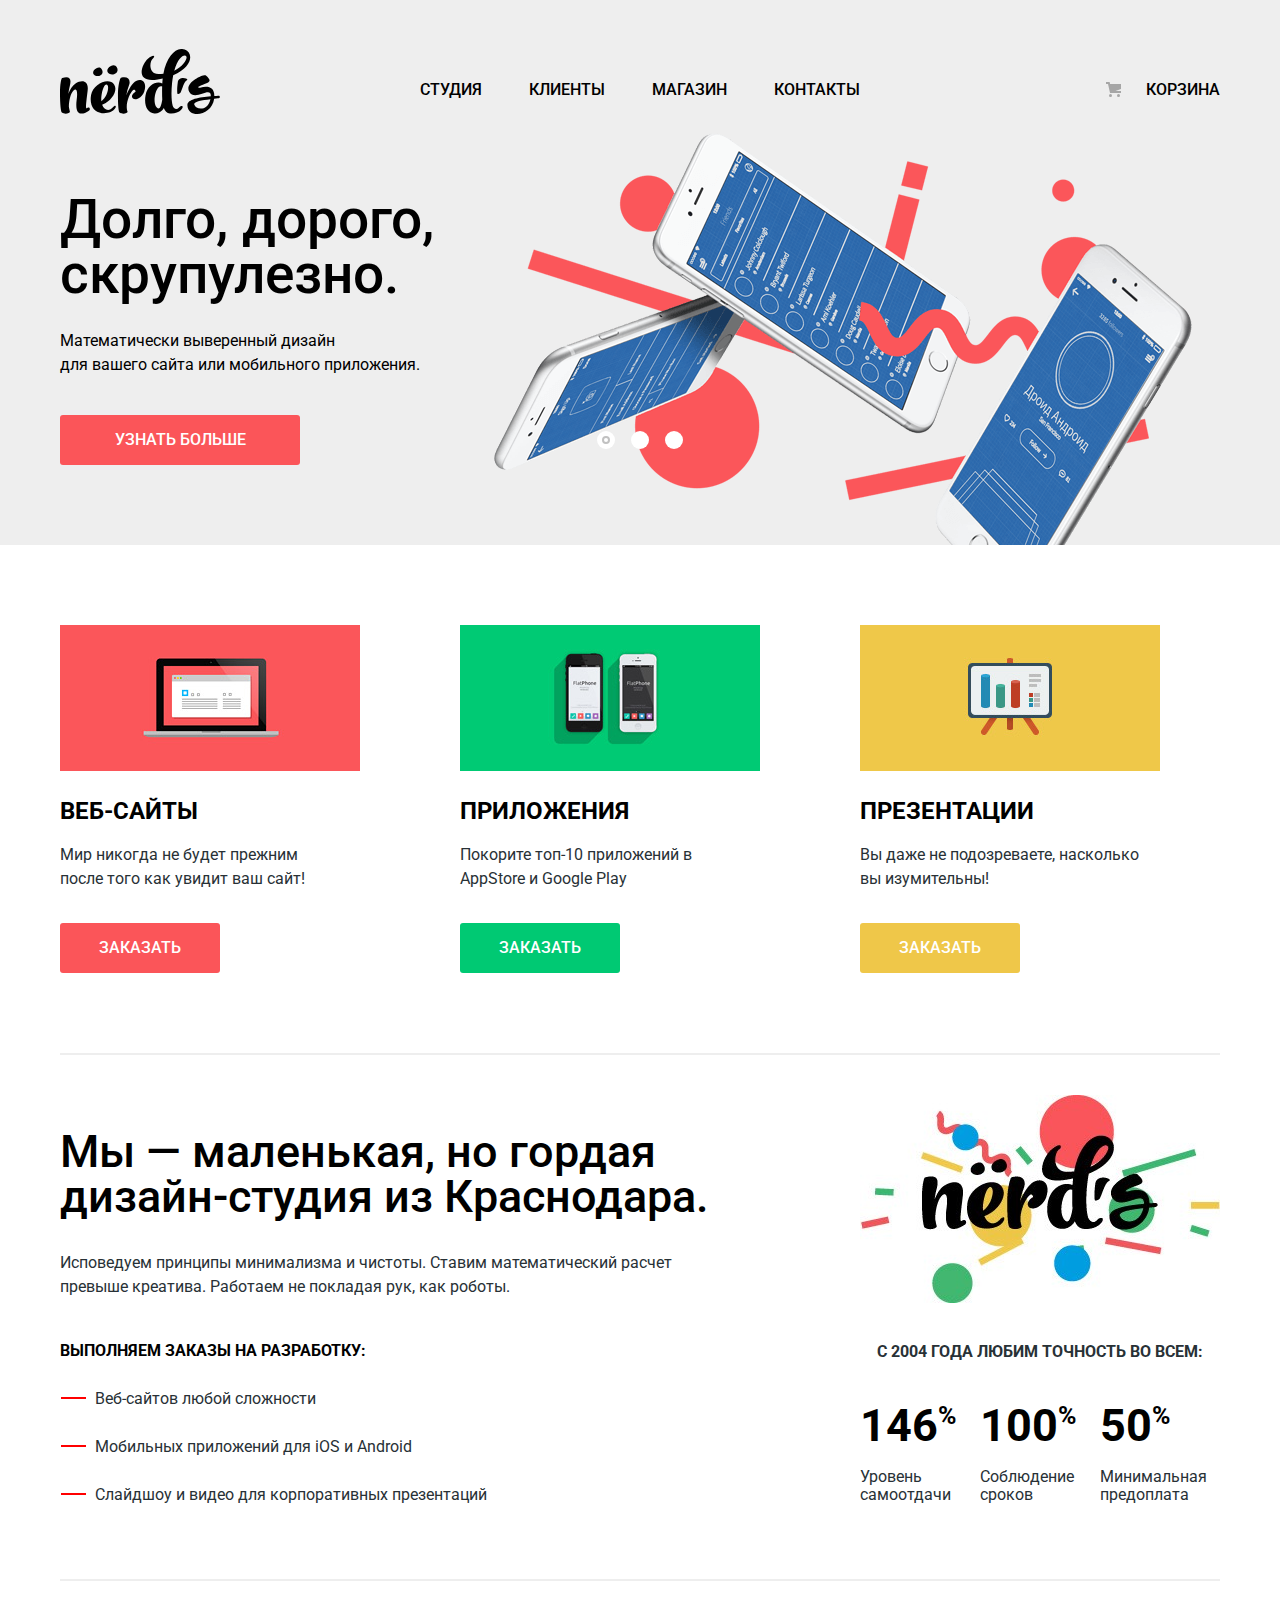
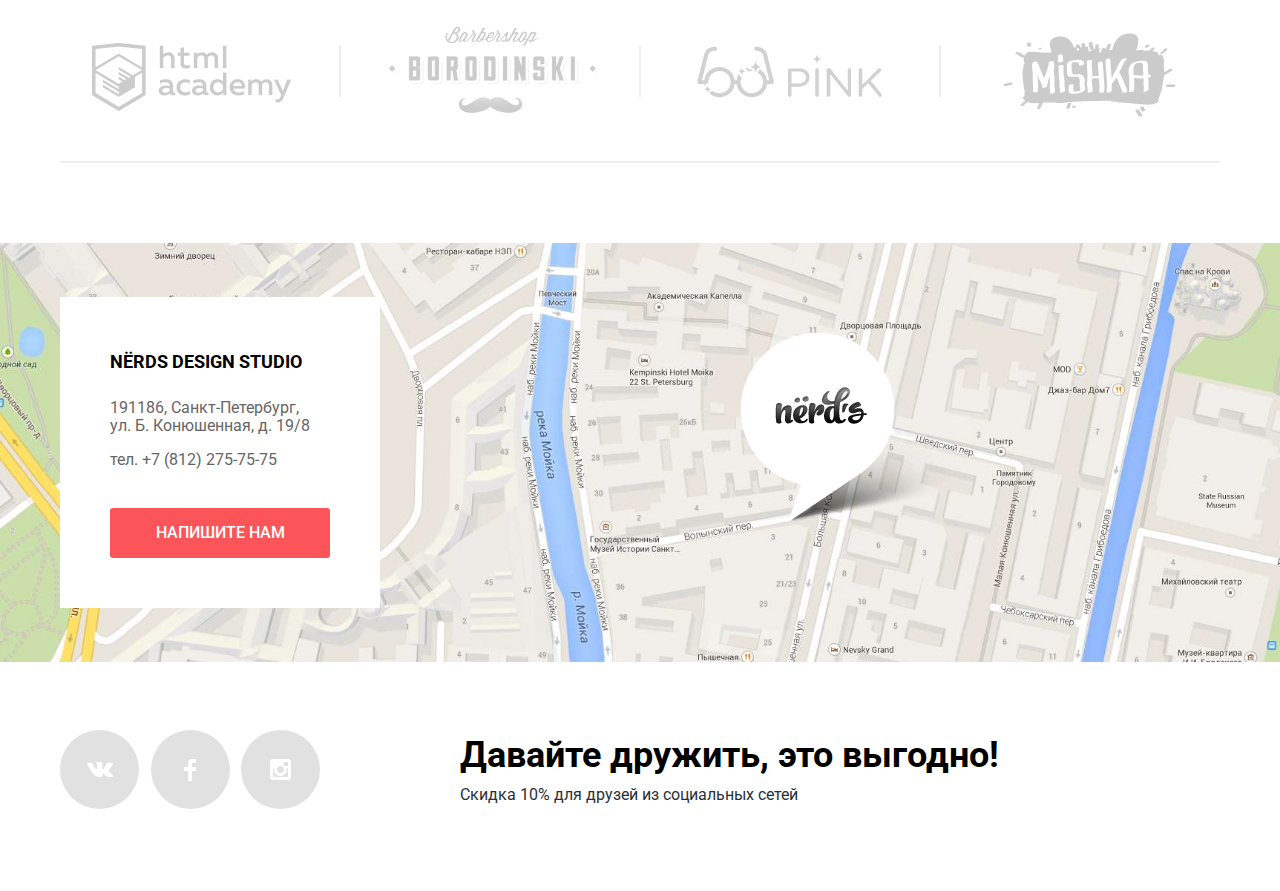
==== commit f0a359e1: "Заменены иллюстрации к "преимуществам" с png на jpg" ====
--- a/index.html
+++ b/index.html
@@ -74,19 +74,19 @@
         <h2 class="visually-hidden">Преимущества</h2>
         <ul class="advantages-list">
           <li class="advantage-item">
-            <img src="img/illustration-1.png" width="300" height="146" alt="Веб-сайты">
+            <img src="img/illustration-1.jpg" width="300" height="146" alt="Веб-сайты">
             <h3>Веб-сайты</h3>
             <p>Мир никогда не будет прежним после того как увидит ваш сайт!</p>
             <a class="button" href="catalog.html">Заказать</a>
           </li>
           <li class="advantage-item">
-            <img src="img/illustration-2.png" width="300" height="146" alt="Мобильные приложения">
+            <img src="img/illustration-2.jpg" width="300" height="146" alt="Мобильные приложения">
             <h3>Приложения</h3>
             <p>Покорите топ-10 приложений в AppStore и Google Play</p>
             <a class="button" href="catalog.html">Заказать</a>
           </li>
           <li class="advantage-item">
-            <img src="img/illustration-3.png" width="300" height="146" alt="Презентации">
+            <img src="img/illustration-3.jpg" width="300" height="146" alt="Презентации">
             <h3>Презентации</h3>
             <p>Вы даже не подозреваете, насколько вы изумительны!</p>
             <a class="button" href="catalog.html">Заказать</a>
